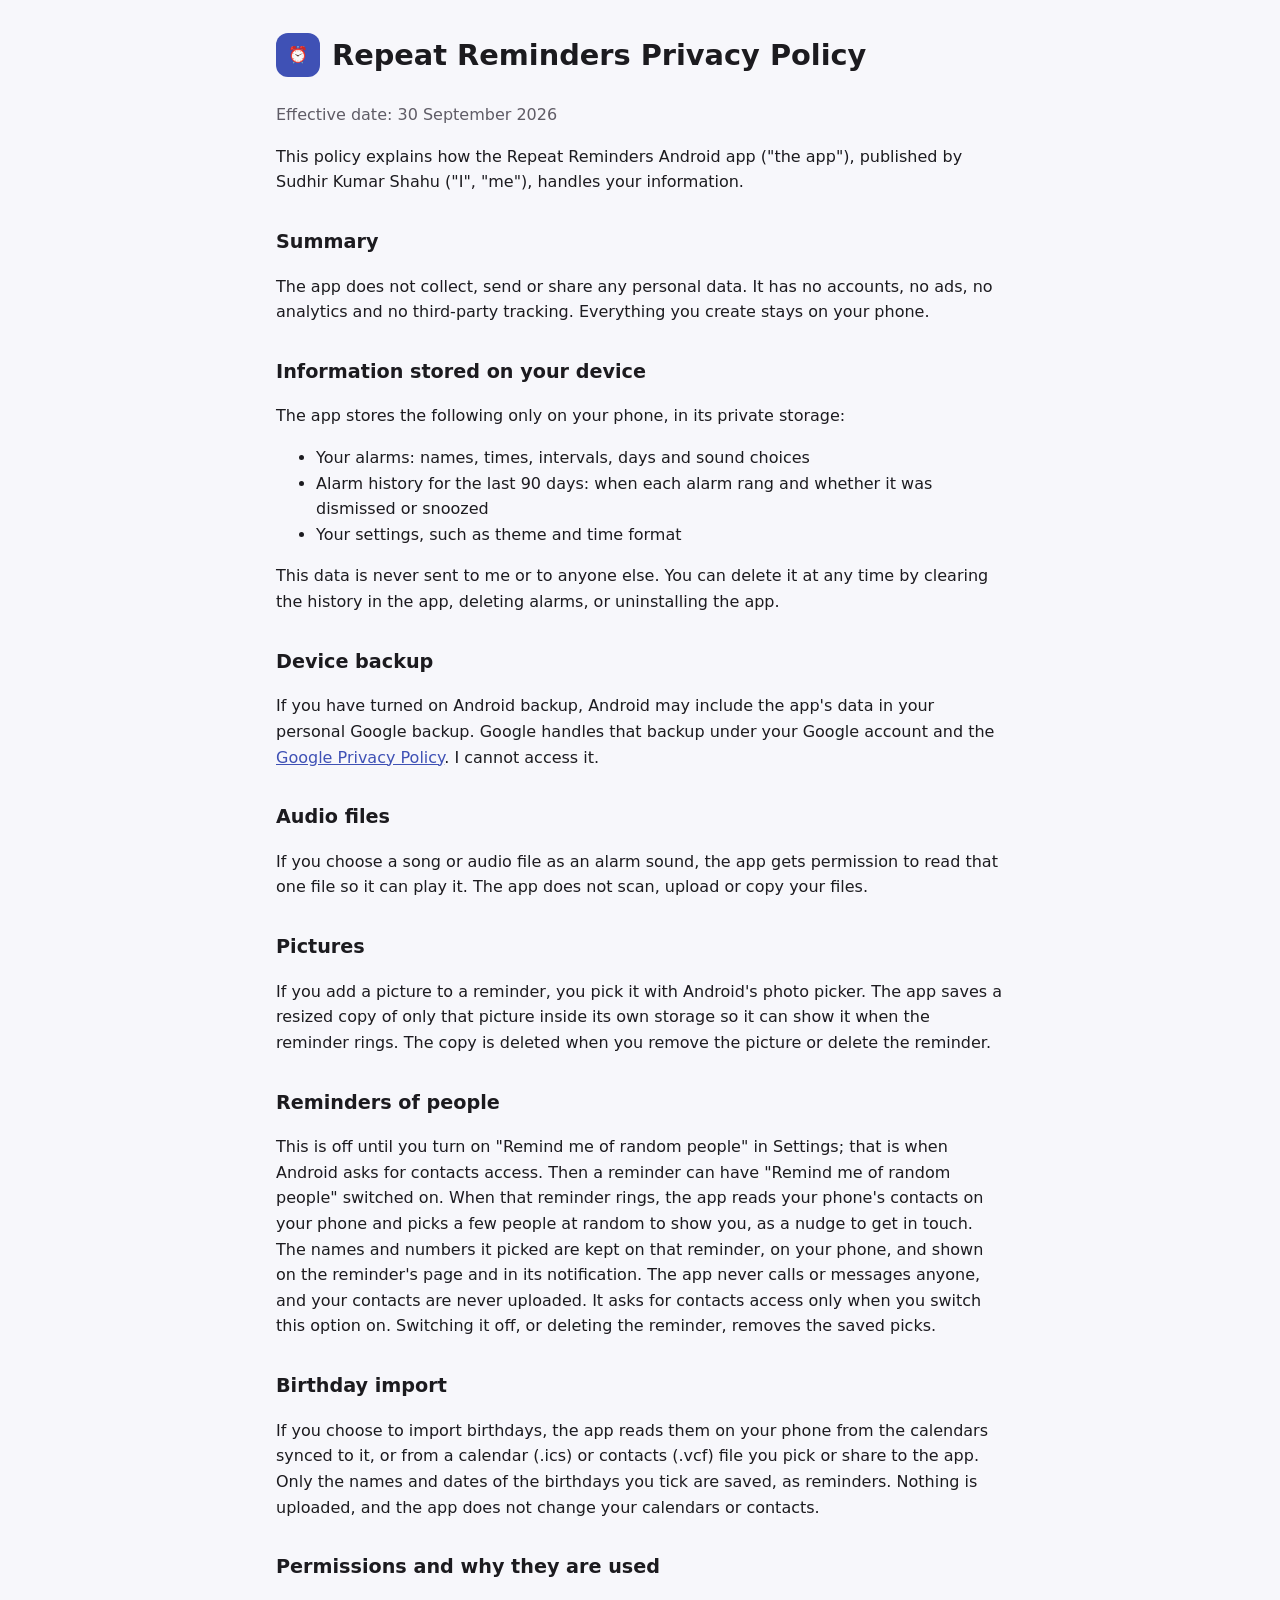
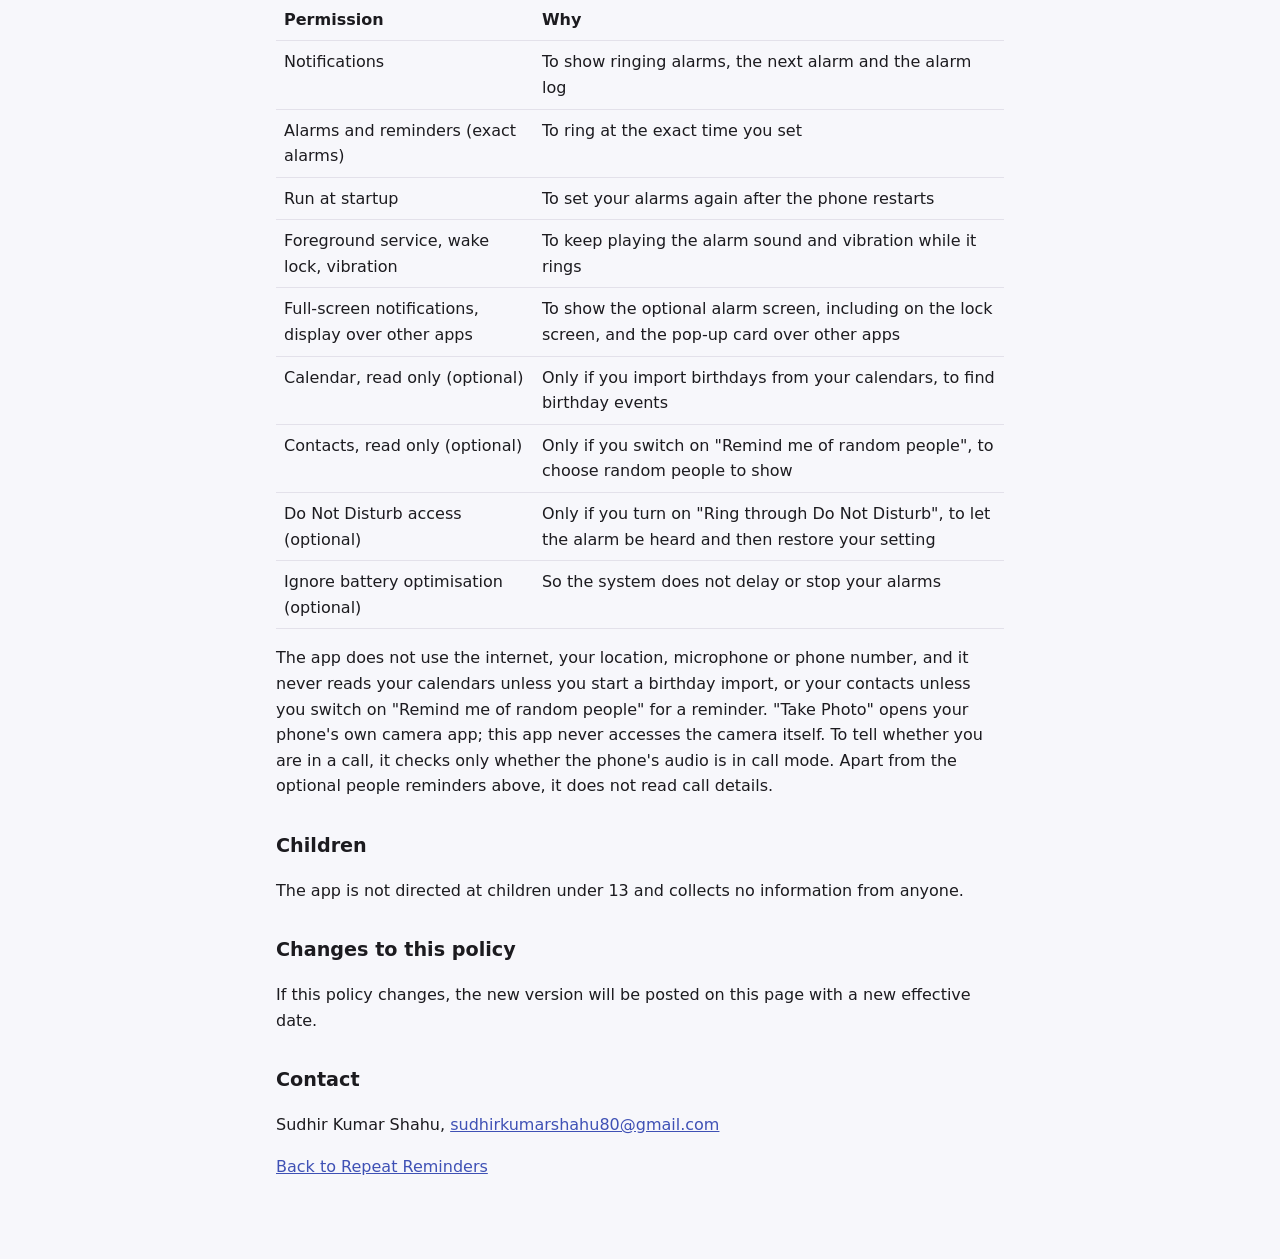
==== docs/privacy.html @ 91467696 "Host the privacy policy and site on GitHub Pages (docs/) Co-Authored-By: Claude Sonnet 5.5 <noreply@" ====
<!doctype html>
<html lang="en"><head><meta charset="utf-8"><meta name="viewport" content="width=device-width,initial-scale=1">
<title>Privacy Policy</title><meta name="description" content="Privacy policy for the Repeat Reminders Android app.">
<link rel="stylesheet" href="style.css"></head>
<body><main>
<header><div class="logo">⏰</div><h1>Repeat Reminders Privacy Policy</h1></header>
<p class="muted">Effective date: 30 September 2026</p>

<p>This policy explains how the Repeat Reminders Android app ("the app"), published by Sudhir Kumar Shahu ("I", "me"), handles your information.</p>

<h2>Summary</h2>
<p>The app does not collect, send or share any personal data. It has no accounts, no ads, no analytics and no third-party tracking. Everything you create stays on your phone.</p>

<h2>Information stored on your device</h2>
<p>The app stores the following only on your phone, in its private storage:</p>
<ul>
<li>Your alarms: names, times, intervals, days and sound choices</li>
<li>Alarm history for the last 90 days: when each alarm rang and whether it was dismissed or snoozed</li>
<li>Your settings, such as theme and time format</li>
</ul>
<p>This data is never sent to me or to anyone else. You can delete it at any time by clearing the history in the app, deleting alarms, or uninstalling the app.</p>

<h2>Device backup</h2>
<p>If you have turned on Android backup, Android may include the app's data in your personal Google backup. Google handles that backup under your Google account and the <a href="https://policies.google.com/privacy">Google Privacy Policy</a>. I cannot access it.</p>

<h2>Audio files</h2>
<p>If you choose a song or audio file as an alarm sound, the app gets permission to read that one file so it can play it. The app does not scan, upload or copy your files.</p>

<h2>Pictures</h2>
<p>If you add a picture to a reminder, you pick it with Android's photo picker. The app saves a resized copy of only that picture inside its own storage so it can show it when the reminder rings. The copy is deleted when you remove the picture or delete the reminder.</p>

<h2>Reminders of people</h2>
<p>This is off until you turn on "Remind me of random people" in Settings; that is when Android asks for contacts access. Then a reminder can have "Remind me of random people" switched on. When that reminder rings, the app reads your phone's contacts on your phone and picks a few people at random to show you, as a nudge to get in touch. The names and numbers it picked are kept on that reminder, on your phone, and shown on the reminder's page and in its notification. The app never calls or messages anyone, and your contacts are never uploaded. It asks for contacts access only when you switch this option on. Switching it off, or deleting the reminder, removes the saved picks.</p>

<h2>Birthday import</h2>
<p>If you choose to import birthdays, the app reads them on your phone from the calendars synced to it, or from a calendar (.ics) or contacts (.vcf) file you pick or share to the app. Only the names and dates of the birthdays you tick are saved, as reminders. Nothing is uploaded, and the app does not change your calendars or contacts.</p>

<h2>Permissions and why they are used</h2>
<table>
<tr><th>Permission</th><th>Why</th></tr>
<tr><td>Notifications</td><td>To show ringing alarms, the next alarm and the alarm log</td></tr>
<tr><td>Alarms and reminders (exact alarms)</td><td>To ring at the exact time you set</td></tr>
<tr><td>Run at startup</td><td>To set your alarms again after the phone restarts</td></tr>
<tr><td>Foreground service, wake lock, vibration</td><td>To keep playing the alarm sound and vibration while it rings</td></tr>
<tr><td>Full-screen notifications, display over other apps</td><td>To show the optional alarm screen, including on the lock screen, and the pop-up card over other apps</td></tr>
<tr><td>Calendar, read only (optional)</td><td>Only if you import birthdays from your calendars, to find birthday events</td></tr>
<tr><td>Contacts, read only (optional)</td><td>Only if you switch on "Remind me of random people", to choose random people to show</td></tr>
<tr><td>Do Not Disturb access (optional)</td><td>Only if you turn on "Ring through Do Not Disturb", to let the alarm be heard and then restore your setting</td></tr>
<tr><td>Ignore battery optimisation (optional)</td><td>So the system does not delay or stop your alarms</td></tr>
</table>
<p>The app does not use the internet, your location, microphone or phone number, and it never reads your calendars unless you start a birthday import, or your contacts unless you switch on "Remind me of random people" for a reminder. "Take Photo" opens your phone's own camera app; this app never accesses the camera itself. To tell whether you are in a call, it checks only whether the phone's audio is in call mode. Apart from the optional people reminders above, it does not read call details.</p>

<h2>Children</h2>
<p>The app is not directed at children under 13 and collects no information from anyone.</p>

<h2>Changes to this policy</h2>
<p>If this policy changes, the new version will be posted on this page with a new effective date.</p>

<h2>Contact</h2>
<p>Sudhir Kumar Shahu, <a href="mailto:sudhirkumarshahu80@gmail.com">sudhirkumarshahu80@gmail.com</a></p>
<p><a href="index.html">Back to Repeat Reminders</a></p>
</main></body></html>
---- docs/style.css ----
:root{--bg:#f7f7fb;--fg:#1c1b1f;--muted:#5f5c66;--card:#fff;--accent:#3f51b5;--line:#e3e1ea}
@media (prefers-color-scheme:dark){:root{--bg:#121216;--fg:#e8e6ee;--muted:#a8a4b2;--card:#1c1c22;--accent:#9fa8ff;--line:#2c2b33}}
*{box-sizing:border-box}
body{margin:0;background:var(--bg);color:var(--fg);font:16px/1.6 system-ui,-apple-system,"Segoe UI",Roboto,sans-serif}
main{max-width:760px;margin:0 auto;padding:32px 16px 64px}
header{display:flex;align-items:center;gap:12px;margin-bottom:24px}
header .logo{width:44px;height:44px;border-radius:12px;background:var(--accent);display:grid;place-items:center;color:#fff;font-weight:700}
h1{font-size:1.8rem;margin:0}h2{font-size:1.2rem;margin-top:2rem}
a{color:var(--accent)}
.card{background:var(--card);border:1px solid var(--line);border-radius:14px;padding:20px;margin:16px 0}
.muted{color:var(--muted)}
table{border-collapse:collapse;width:100%}td,th{border-bottom:1px solid var(--line);padding:8px;text-align:left;vertical-align:top}
footer{margin-top:48px;color:var(--muted);font-size:.9rem}
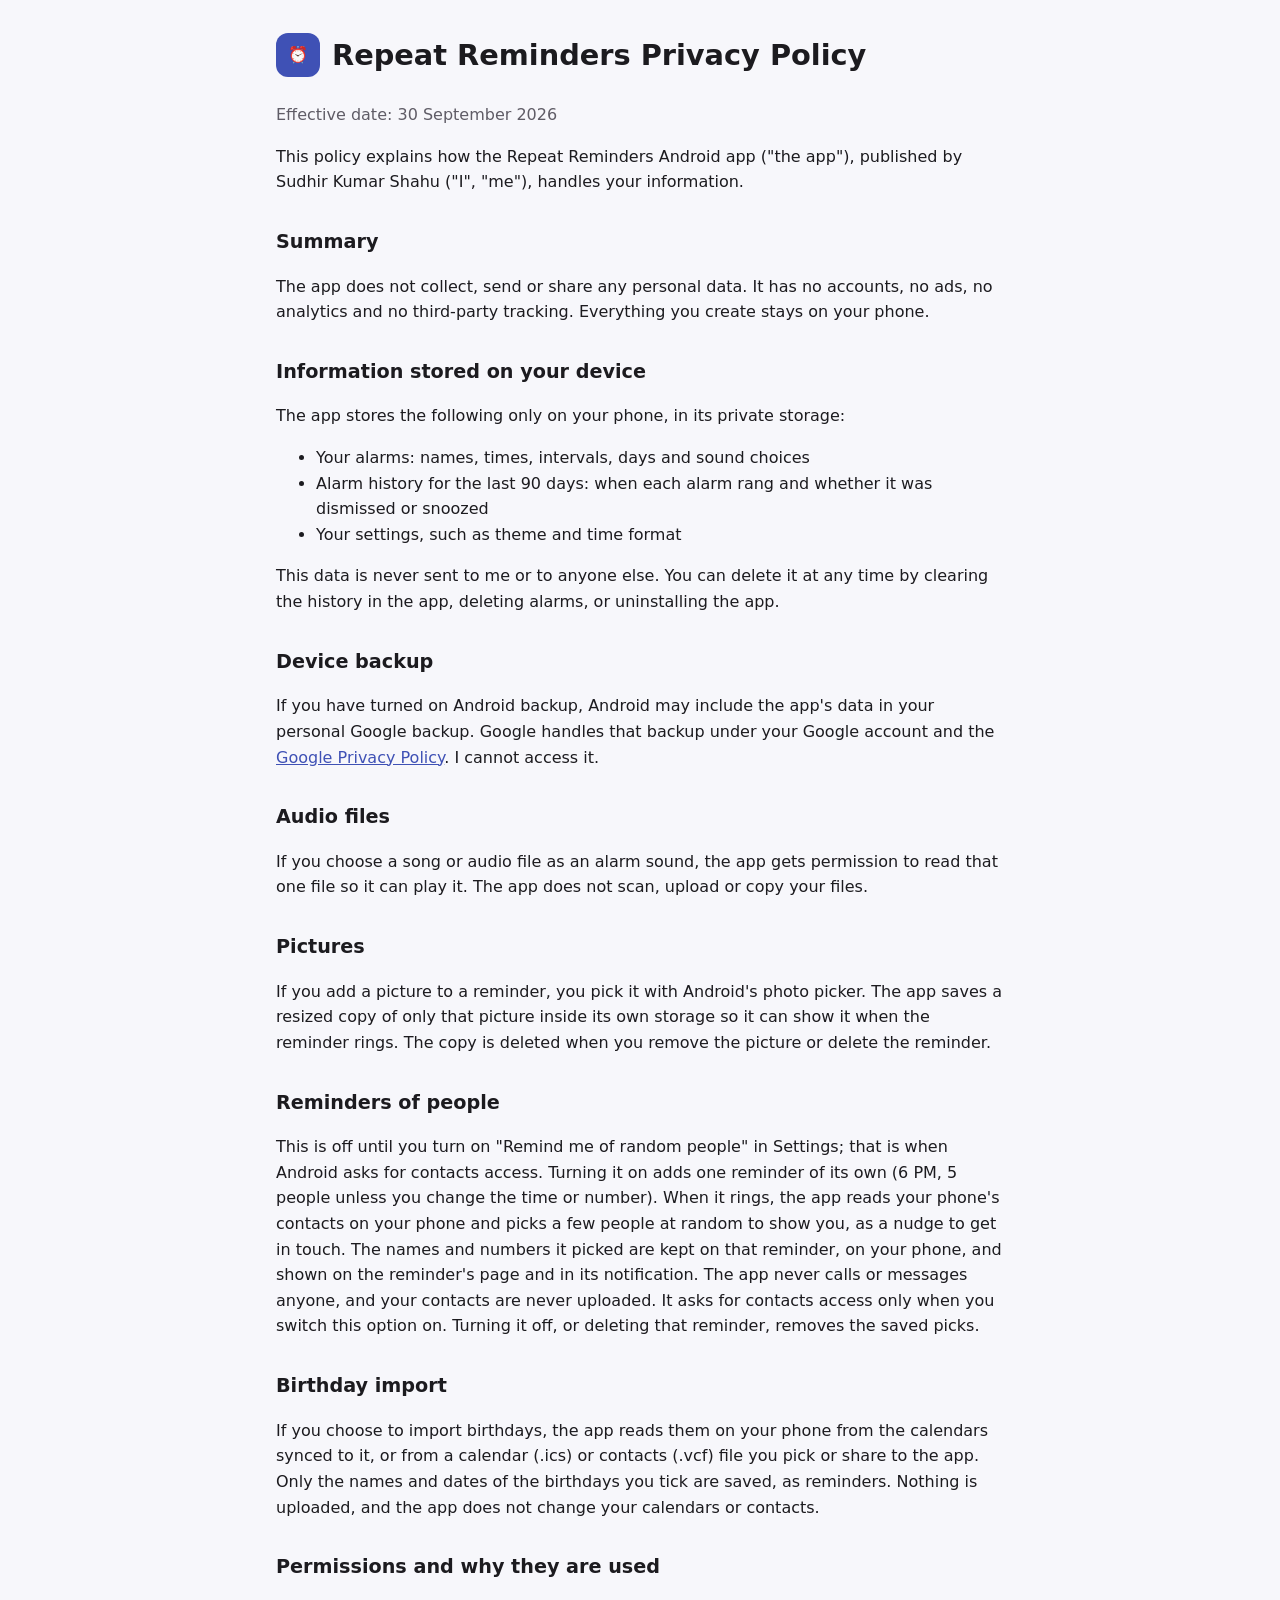
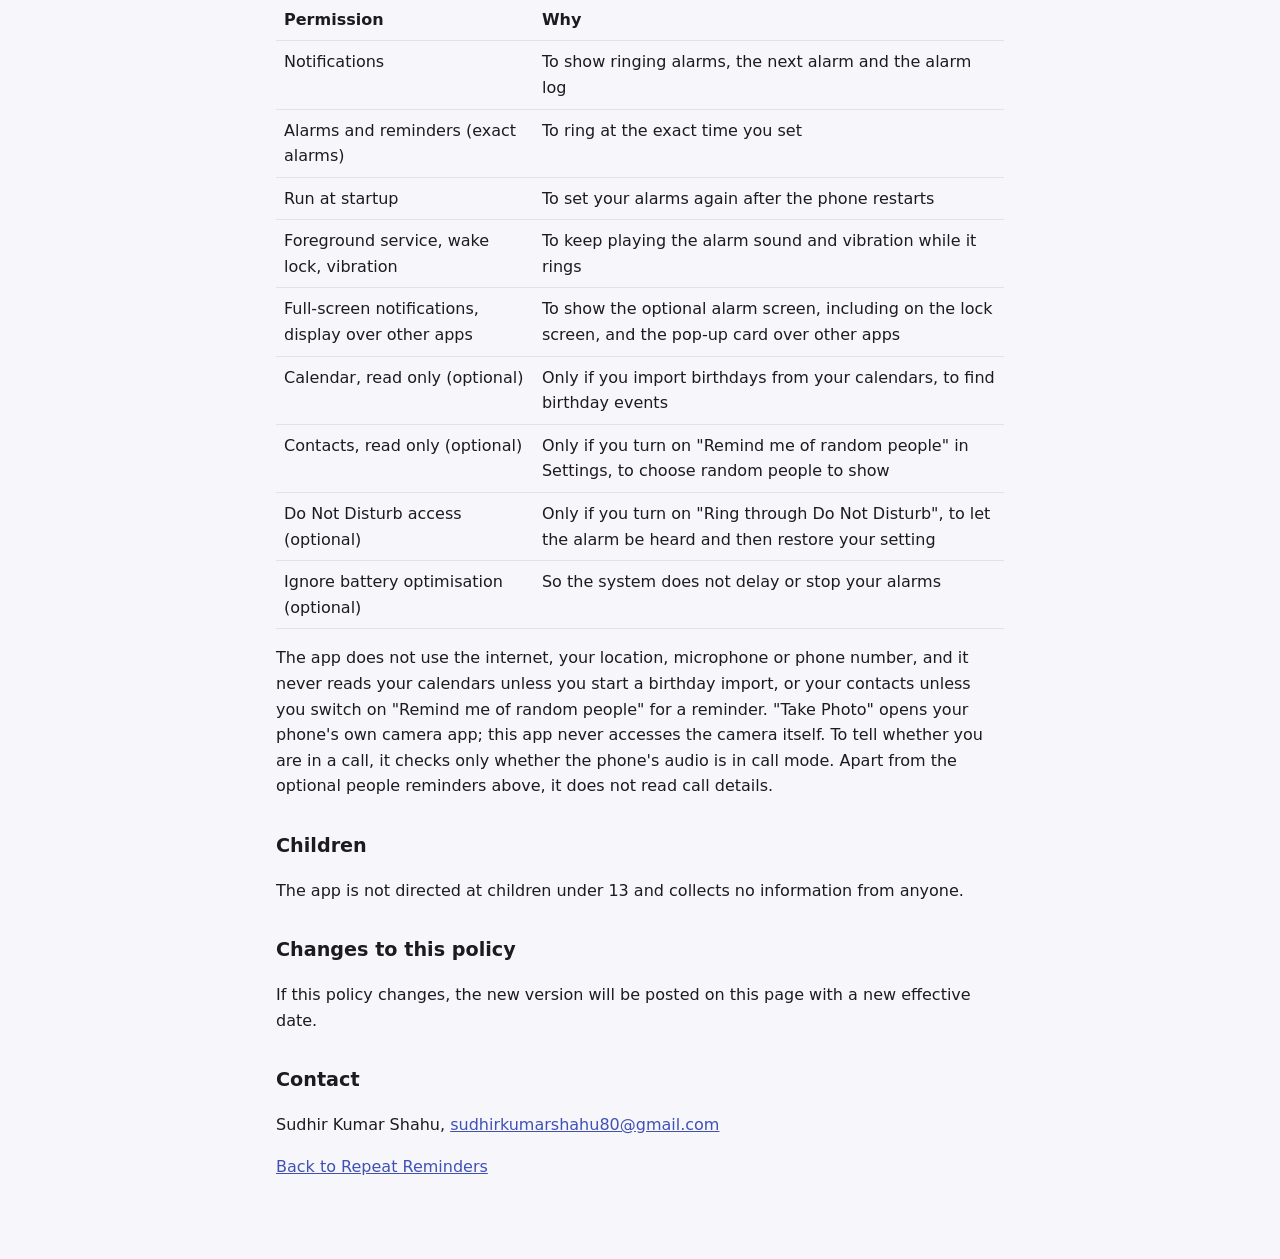
==== commit 0db7a764: "People reminder as its own reminder: Settings time (6 PM) and count (5), off for other reminders Co-" ====
--- a/docs/privacy.html
+++ b/docs/privacy.html
@@ -30,7 +30,7 @@
 <p>If you add a picture to a reminder, you pick it with Android's photo picker. The app saves a resized copy of only that picture inside its own storage so it can show it when the reminder rings. The copy is deleted when you remove the picture or delete the reminder.</p>
 
 <h2>Reminders of people</h2>
-<p>This is off until you turn on "Remind me of random people" in Settings; that is when Android asks for contacts access. Then a reminder can have "Remind me of random people" switched on. When that reminder rings, the app reads your phone's contacts on your phone and picks a few people at random to show you, as a nudge to get in touch. The names and numbers it picked are kept on that reminder, on your phone, and shown on the reminder's page and in its notification. The app never calls or messages anyone, and your contacts are never uploaded. It asks for contacts access only when you switch this option on. Switching it off, or deleting the reminder, removes the saved picks.</p>
+<p>This is off until you turn on "Remind me of random people" in Settings; that is when Android asks for contacts access. Turning it on adds one reminder of its own (6 PM, 5 people unless you change the time or number). When it rings, the app reads your phone's contacts on your phone and picks a few people at random to show you, as a nudge to get in touch. The names and numbers it picked are kept on that reminder, on your phone, and shown on the reminder's page and in its notification. The app never calls or messages anyone, and your contacts are never uploaded. It asks for contacts access only when you switch this option on. Turning it off, or deleting that reminder, removes the saved picks.</p>
 
 <h2>Birthday import</h2>
 <p>If you choose to import birthdays, the app reads them on your phone from the calendars synced to it, or from a calendar (.ics) or contacts (.vcf) file you pick or share to the app. Only the names and dates of the birthdays you tick are saved, as reminders. Nothing is uploaded, and the app does not change your calendars or contacts.</p>
@@ -44,7 +44,7 @@
 <tr><td>Foreground service, wake lock, vibration</td><td>To keep playing the alarm sound and vibration while it rings</td></tr>
 <tr><td>Full-screen notifications, display over other apps</td><td>To show the optional alarm screen, including on the lock screen, and the pop-up card over other apps</td></tr>
 <tr><td>Calendar, read only (optional)</td><td>Only if you import birthdays from your calendars, to find birthday events</td></tr>
-<tr><td>Contacts, read only (optional)</td><td>Only if you switch on "Remind me of random people", to choose random people to show</td></tr>
+<tr><td>Contacts, read only (optional)</td><td>Only if you turn on "Remind me of random people" in Settings, to choose random people to show</td></tr>
 <tr><td>Do Not Disturb access (optional)</td><td>Only if you turn on "Ring through Do Not Disturb", to let the alarm be heard and then restore your setting</td></tr>
 <tr><td>Ignore battery optimisation (optional)</td><td>So the system does not delay or stop your alarms</td></tr>
 </table>
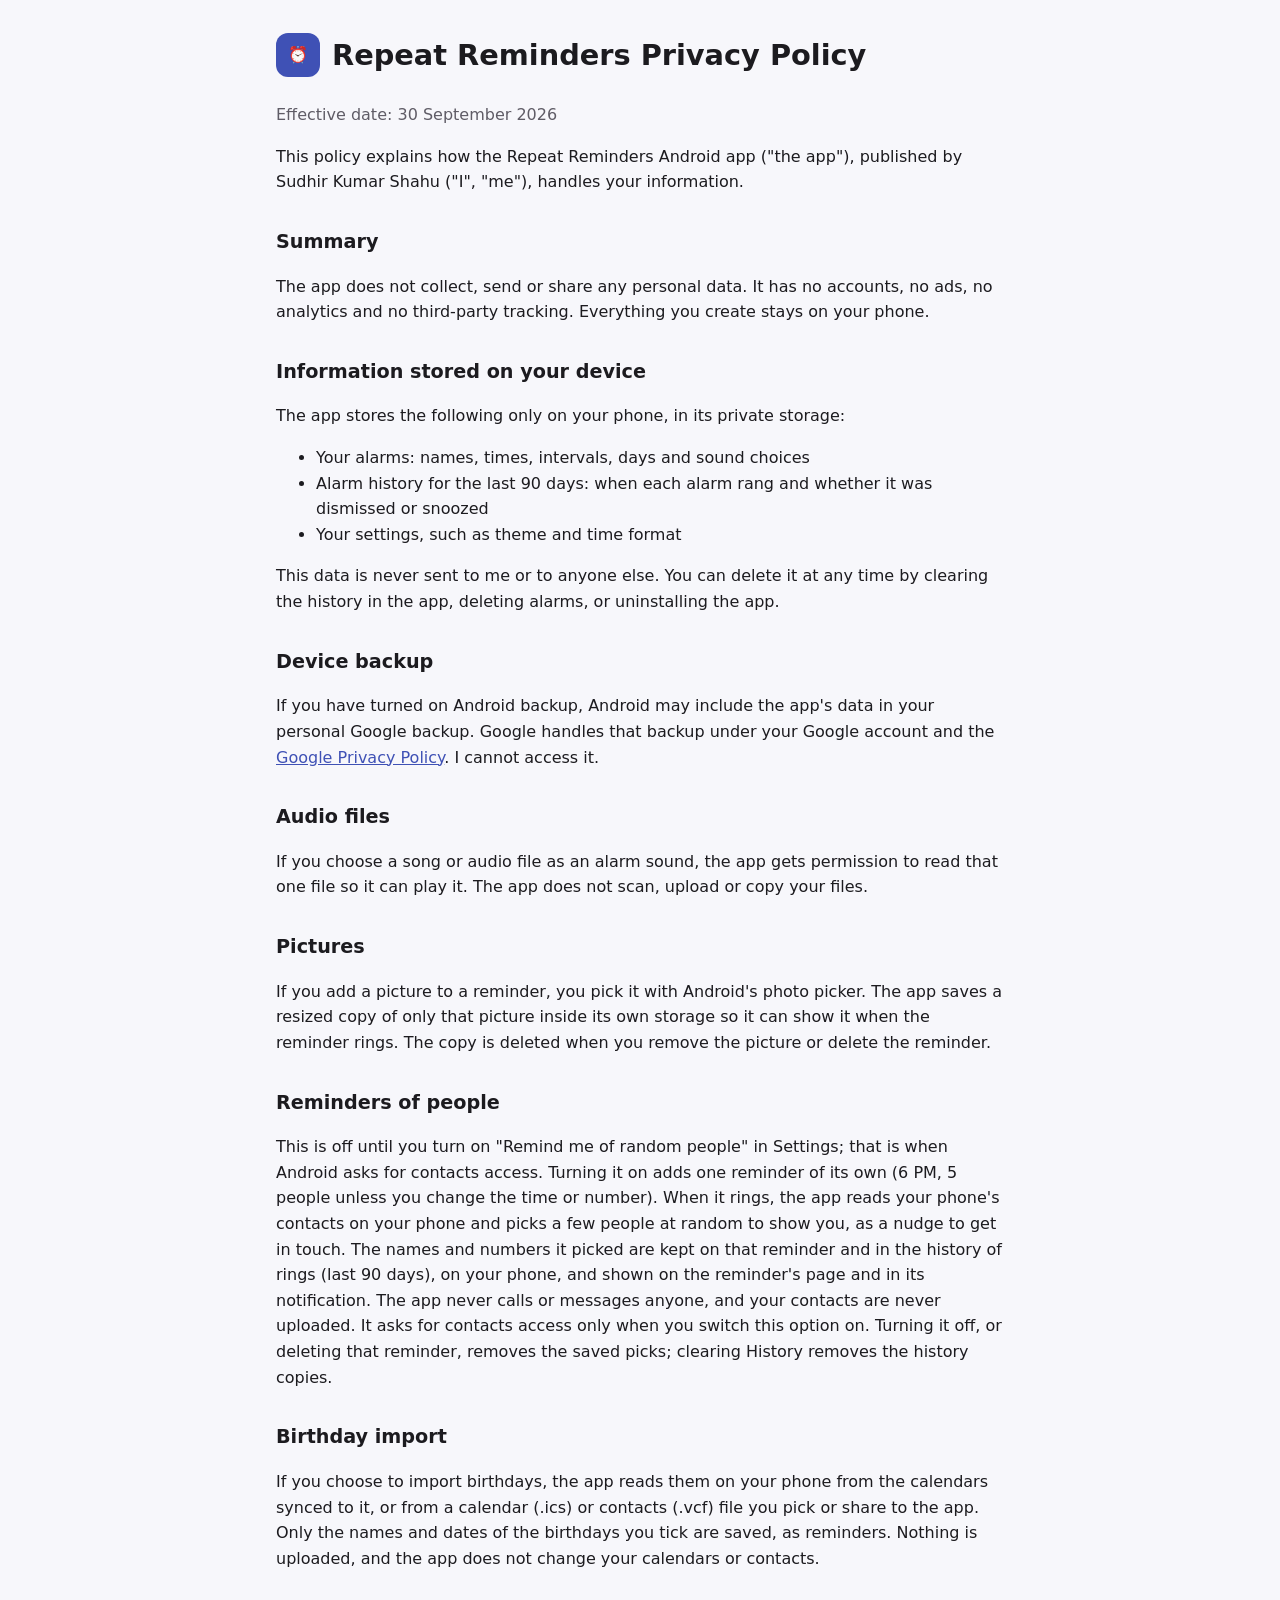
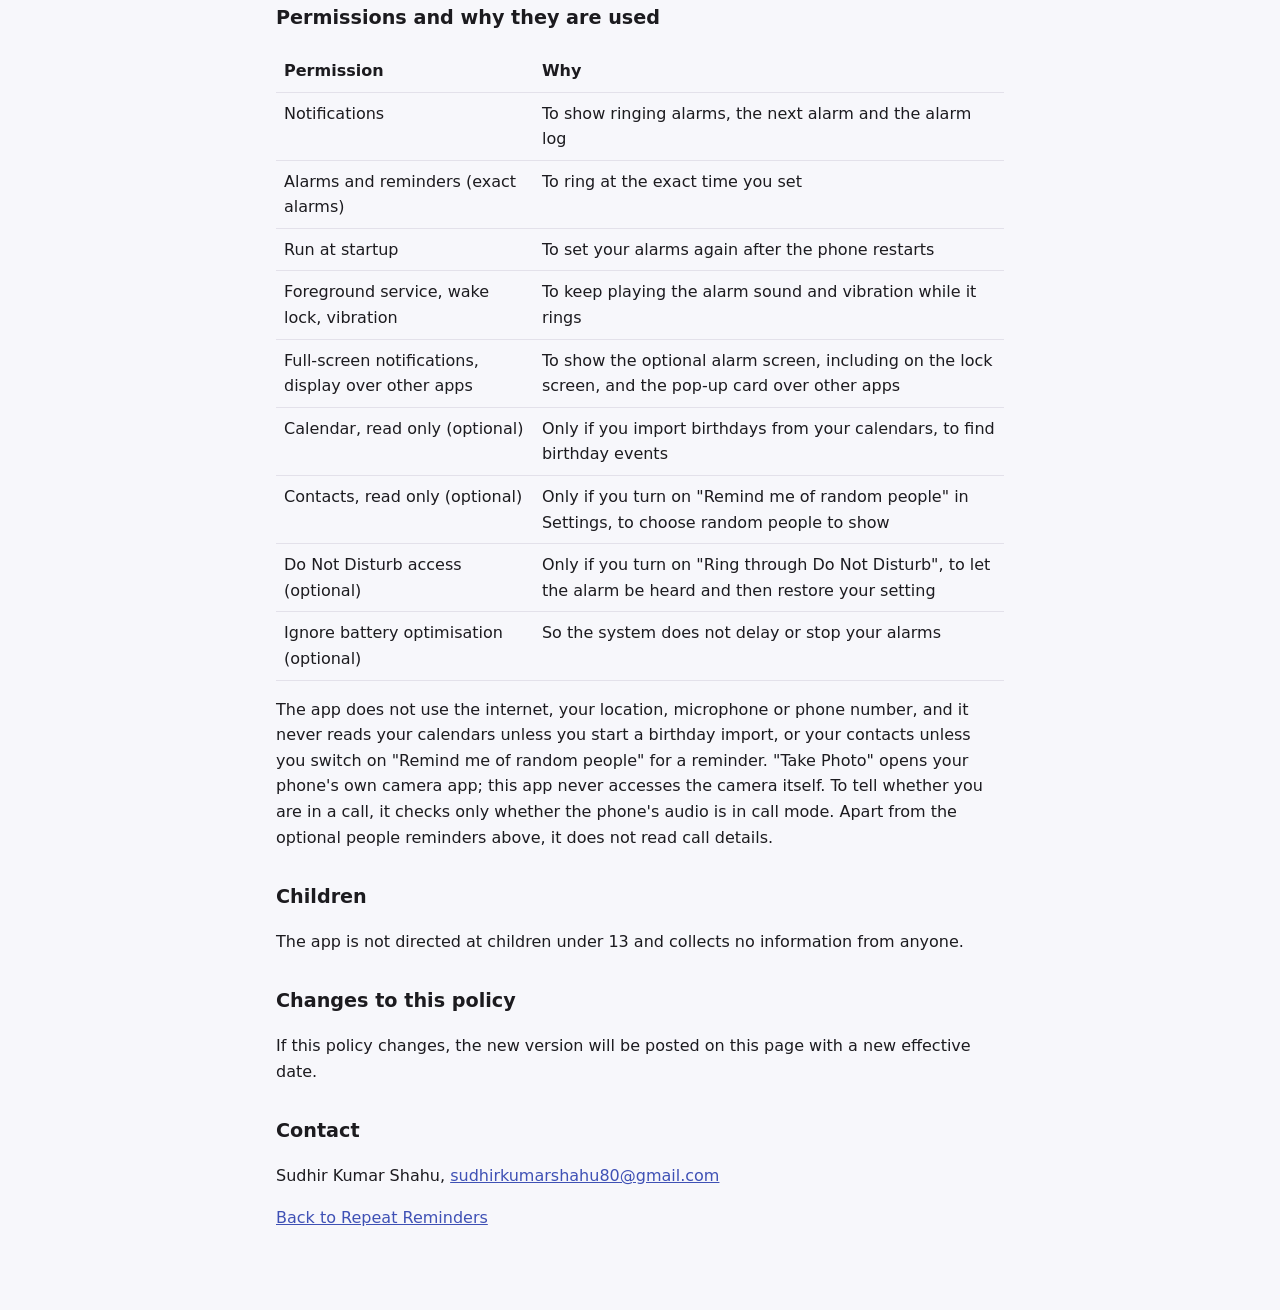
==== commit abb40e9d: "People reminder: repeat or once a day, history keeps the people; title-only notifications, simpler b" ====
--- a/docs/privacy.html
+++ b/docs/privacy.html
@@ -30,7 +30,7 @@
 <p>If you add a picture to a reminder, you pick it with Android's photo picker. The app saves a resized copy of only that picture inside its own storage so it can show it when the reminder rings. The copy is deleted when you remove the picture or delete the reminder.</p>
 
 <h2>Reminders of people</h2>
-<p>This is off until you turn on "Remind me of random people" in Settings; that is when Android asks for contacts access. Turning it on adds one reminder of its own (6 PM, 5 people unless you change the time or number). When it rings, the app reads your phone's contacts on your phone and picks a few people at random to show you, as a nudge to get in touch. The names and numbers it picked are kept on that reminder, on your phone, and shown on the reminder's page and in its notification. The app never calls or messages anyone, and your contacts are never uploaded. It asks for contacts access only when you switch this option on. Turning it off, or deleting that reminder, removes the saved picks.</p>
+<p>This is off until you turn on "Remind me of random people" in Settings; that is when Android asks for contacts access. Turning it on adds one reminder of its own (6 PM, 5 people unless you change the time or number). When it rings, the app reads your phone's contacts on your phone and picks a few people at random to show you, as a nudge to get in touch. The names and numbers it picked are kept on that reminder and in the history of rings (last 90 days), on your phone, and shown on the reminder's page and in its notification. The app never calls or messages anyone, and your contacts are never uploaded. It asks for contacts access only when you switch this option on. Turning it off, or deleting that reminder, removes the saved picks; clearing History removes the history copies.</p>
 
 <h2>Birthday import</h2>
 <p>If you choose to import birthdays, the app reads them on your phone from the calendars synced to it, or from a calendar (.ics) or contacts (.vcf) file you pick or share to the app. Only the names and dates of the birthdays you tick are saved, as reminders. Nothing is uploaded, and the app does not change your calendars or contacts.</p>
